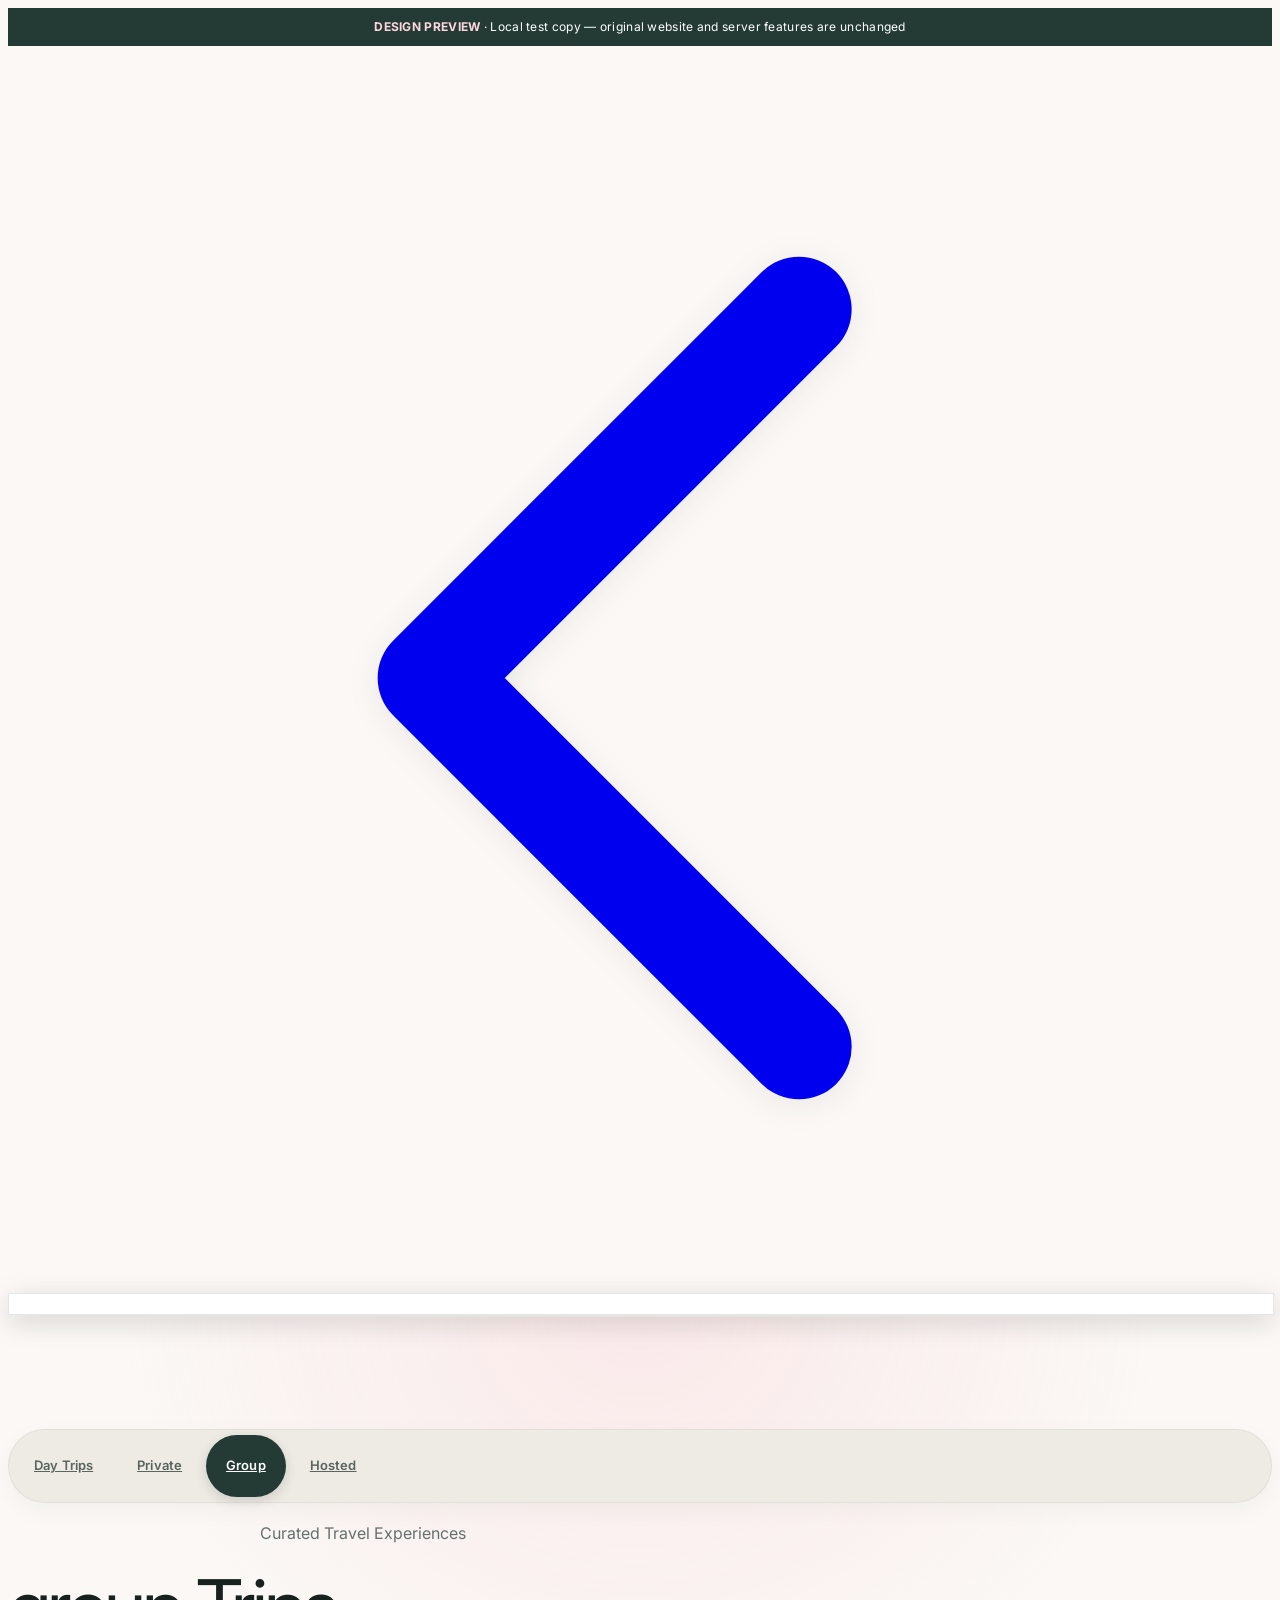
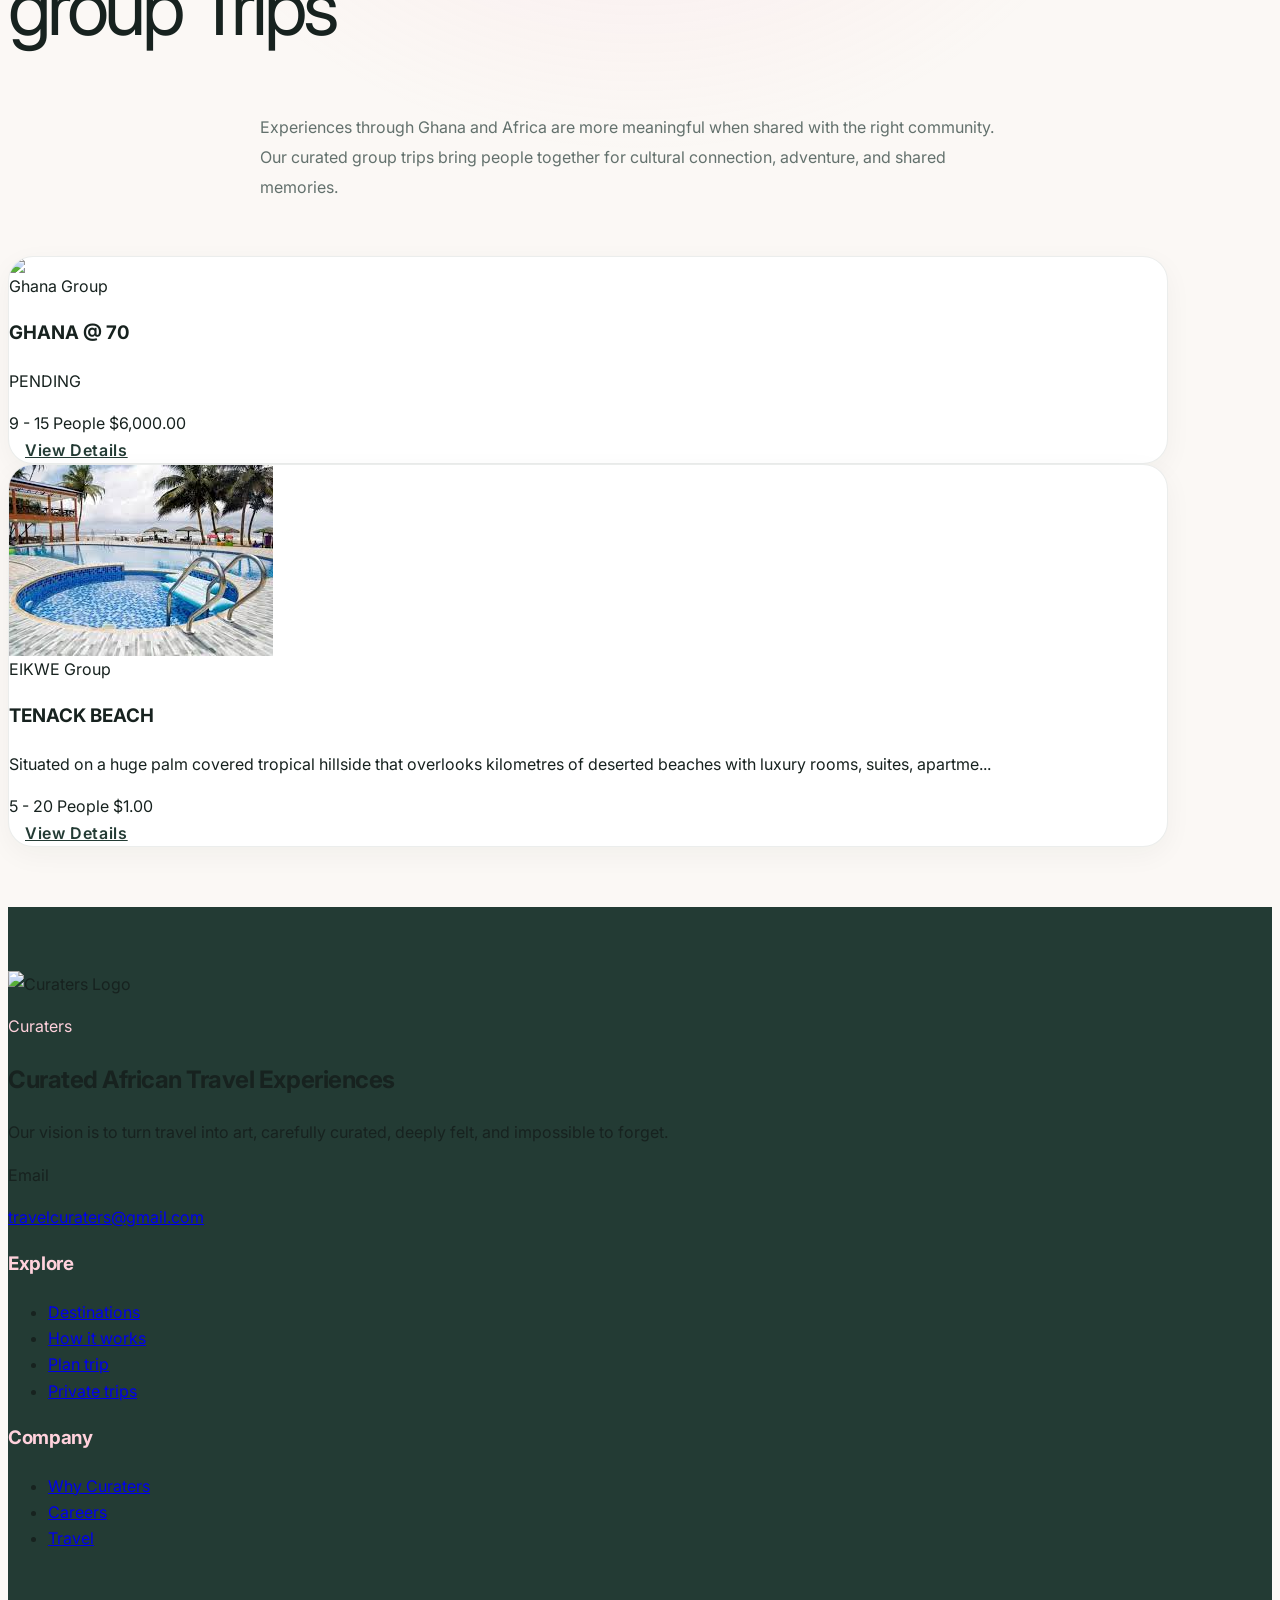
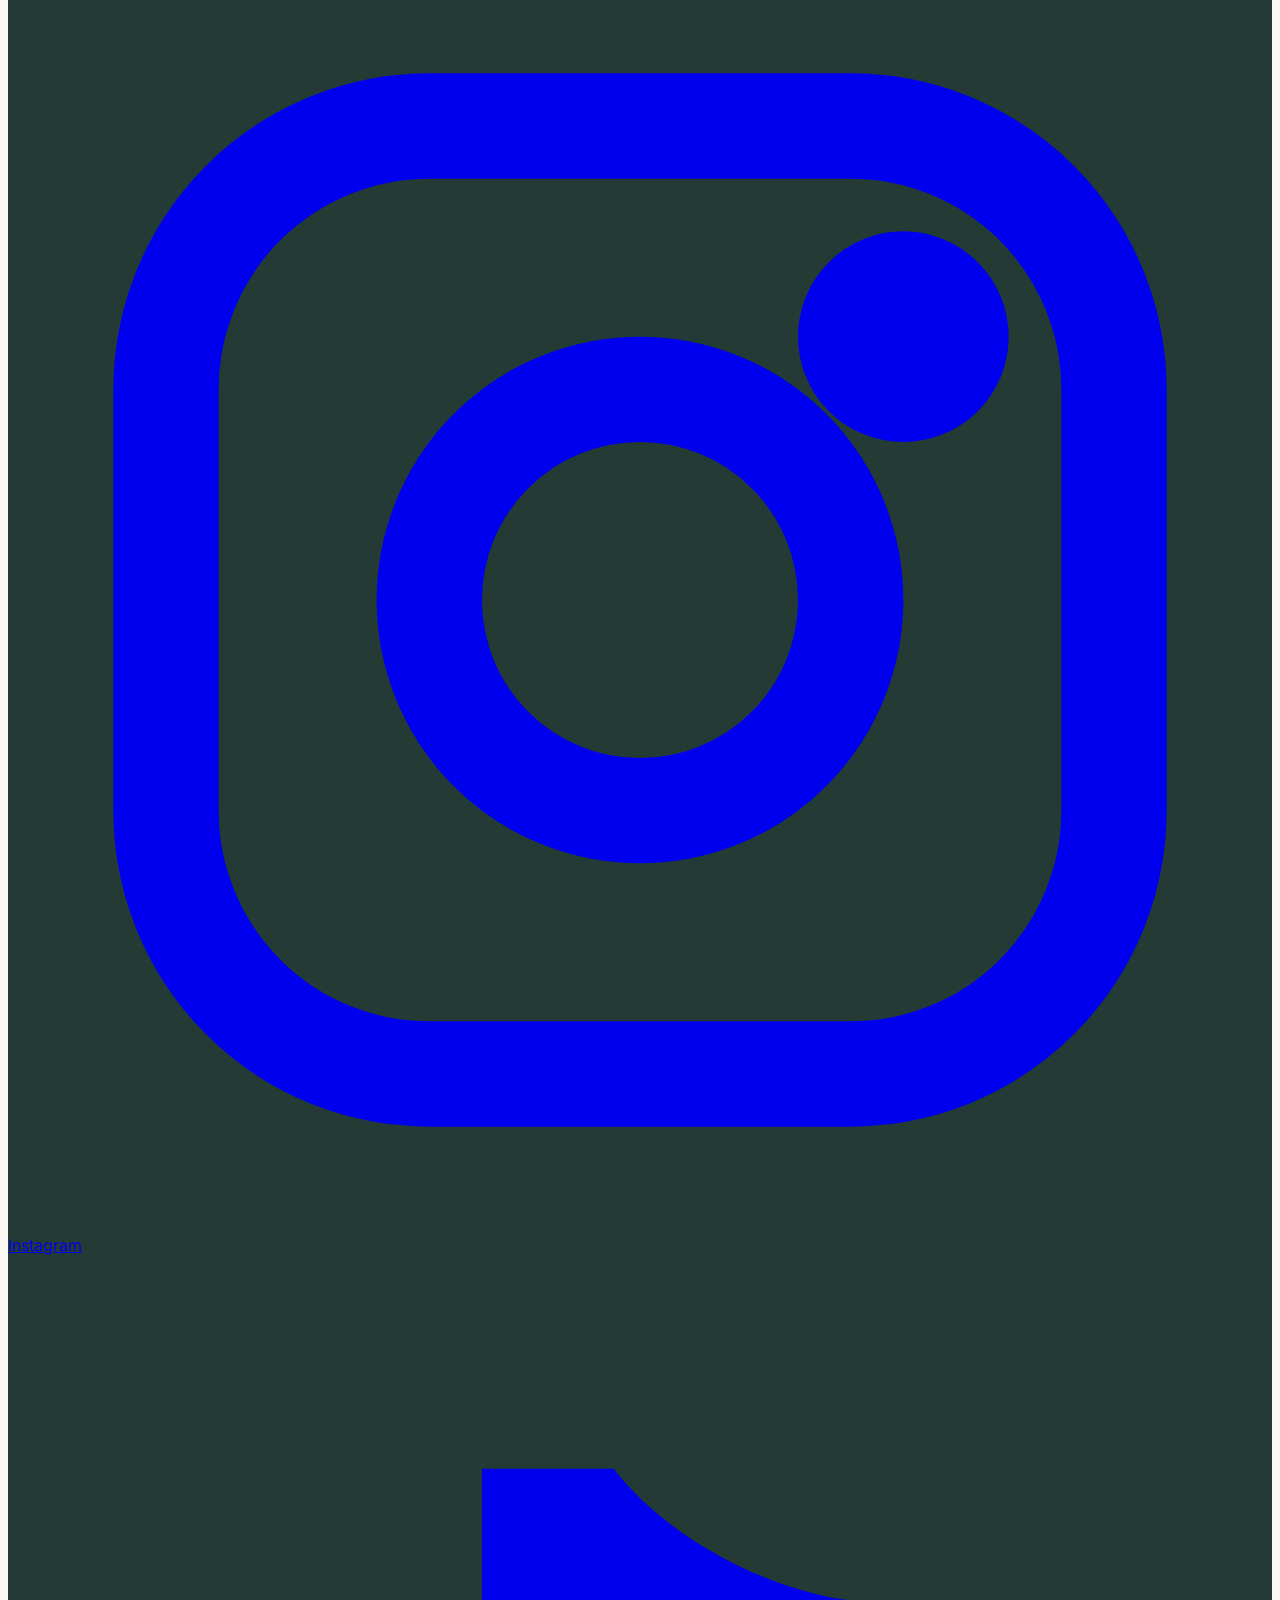
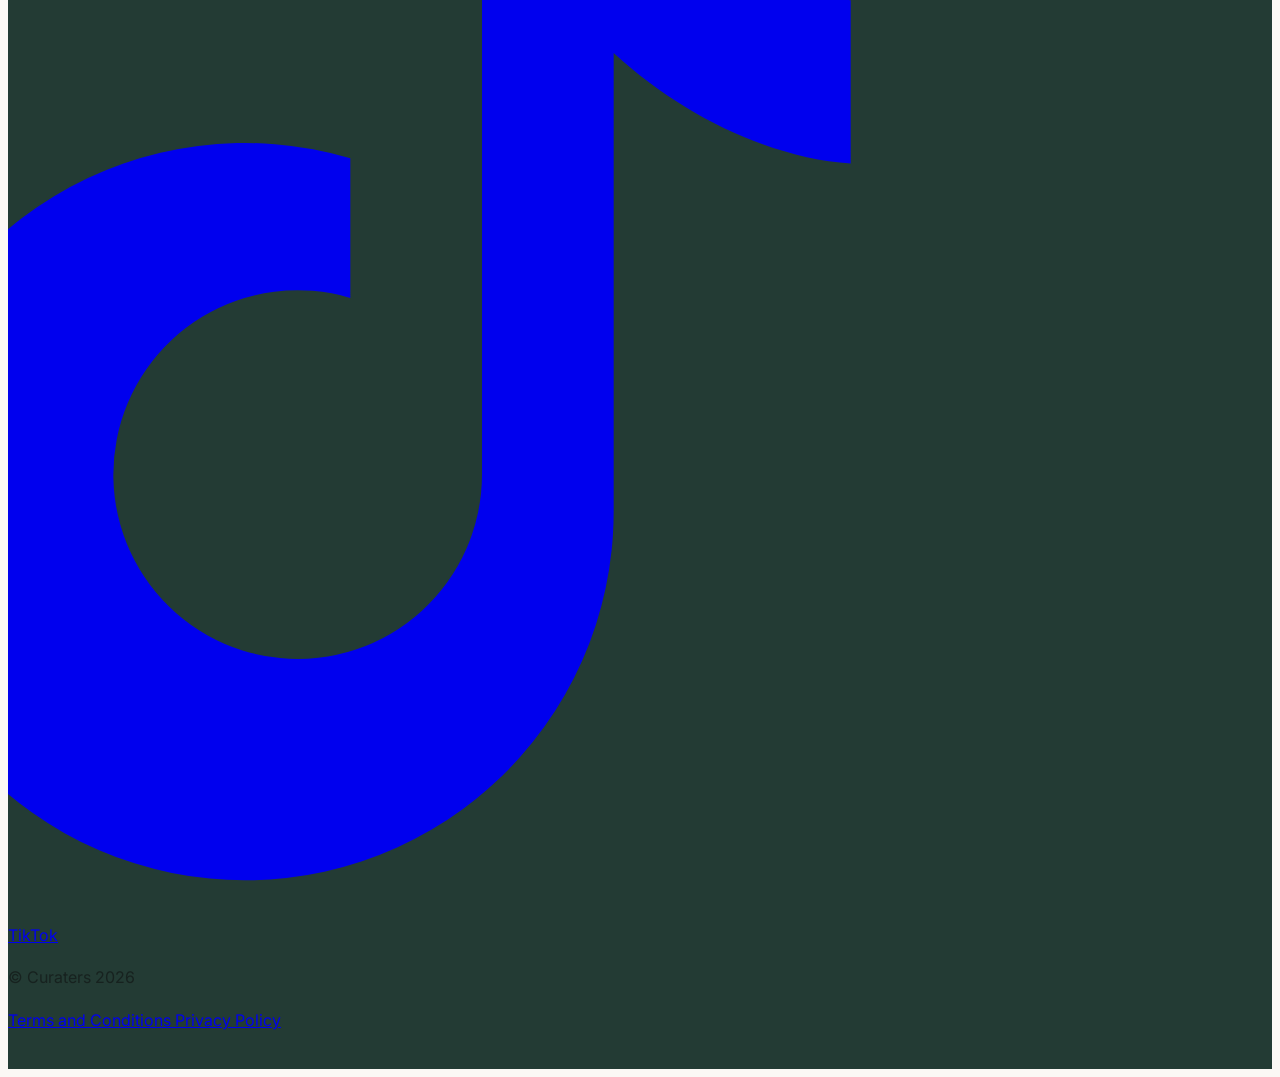
==== group-trips.html @ 2ed1cbc6 "Add files via upload" ====
<head>
<meta charset="UTF-8">

<meta name="viewport" content="width=device-width, initial-scale=1.0">
<!-- SweetAlert2 -->
<script src="https://cdn.jsdelivr.net/npm/sweetalert2@11"></script>
<script src="https://cdn.tailwindcss.com"></script>

<link href="https://fonts.googleapis.com/css2?family=Inter:wght@300;400;500&display=swap" rel="stylesheet">

<style>
body {
    font-family: 'Inter', sans-serif;
}
</style>
<link rel="stylesheet" href="curaters-preview.css">
</head>
<!DOCTYPE html>
<html lang="en">

<head>

    <meta charset="UTF-8">
    <meta name="viewport" content="width=device-width, initial-scale=1.0">

    <title>Group Trips</title>

    <link rel="icon" href="assets/images/logo.png">

    <script src="https://cdn.tailwindcss.com"></script>

    <style>

        body{
            font-family: Inter, sans-serif;
            background: #ffffff;
            overflow-x: hidden;
        }

        .trip-card{
            opacity: 0;
            transform: translateY(40px) scale(.98);
            transition: all .6s ease;
        }

        .trip-card.show{
            opacity: 1;
            transform: translateY(0) scale(1);
        }

        .glass-card{
            backdrop-filter: blur(16px);
            background: rgba(255,255,255,.75);
        }

    </style>

</head>

<body>
<div class="cur-preview-note"><strong>DESIGN PREVIEW</strong> · Local test copy — original website and server features are unchanged</div>


<!-- =========================================================
     BACK BUTTON
========================================================= -->
<div class="fixed top-5 left-1/2 -translate-x-1/2 z-50">

    <a href="index.html"
       class="w-11 h-11 rounded-full bg-white shadow-lg border flex items-center justify-center hover:scale-110 transition duration-300">

        <svg xmlns="http://www.w3.org/2000/svg"
             class="w-5 h-5 text-black"
             fill="none"
             viewBox="0 0 24 24"
             stroke="currentColor"
             stroke-width="2">

            <path stroke-linecap="round"
                  stroke-linejoin="round"
                  d="M15 19l-7-7 7-7" />

        </svg>

    </a>

</div>


<!-- =========================================================
     HERO SECTION
========================================================= -->
<section class="pt-28 pb-10 px-6 text-center">

    
<div class="flex justify-center mt-6 pb-10 px-4">
    <div class="bg-gray-100 p-1 rounded-2xl flex flex-wrap sm:flex-nowrap shadow-sm gap-1 w-full sm:w-auto overflow-x-auto scrollbar-hide">

        <!-- Day Trips -->
        <a href="index.html"
           class="flex-1 sm:flex-none text-center whitespace-nowrap px-4 sm:px-5 py-2 text-sm font-medium rounded-full transition duration-200
           text-gray-600 hover:text-black hover:bg-white">
            Day Trips
        </a>

        <!-- Private -->
        <a href="private.html"
           class="flex-1 sm:flex-none text-center whitespace-nowrap px-4 sm:px-5 py-2 text-sm font-medium rounded-full transition duration-200
           text-gray-600 hover:text-black hover:bg-white">
            Private
        </a>

        <!-- Group -->
        <a href="group-trips.html"
           class="flex-1 sm:flex-none text-center whitespace-nowrap px-4 sm:px-5 py-2 text-sm font-medium rounded-full transition duration-200
           bg-black text-white">
            Group
        </a>

        <!-- Hosted -->
        <a href="hosted-trips.html"
           class="flex-1 sm:flex-none text-center whitespace-nowrap px-4 sm:px-5 py-2 text-sm font-medium rounded-full transition duration-200
           text-gray-600 hover:text-black hover:bg-white">
            Hosted
        </a>

    </div>
</div>
    <div class="max-w-4xl mx-auto mt-8">

        <p class="uppercase tracking-[4px] text-xs text-gray-400">
            Curated Travel Experiences
        </p>

        <h1 class="text-5xl md:text-6xl font-light mt-4 capitalize">
            group Trips
        </h1>

        <p class="mt-6 text-gray-600 leading-8 max-w-3xl mx-auto text-sm md:text-base">
            Experiences through Ghana and Africa are more meaningful when shared with the right community. Our curated group trips bring people together for cultural connection, adventure, and shared memories.        </p>

    </div>

</section>


<!-- =========================================================
     PRIVATE ACCESS SECTION
========================================================= -->


<!-- =========================================================
     TRIPS GRID
========================================================= -->

<section class="px-6 mb-16">

    <div class="max-w-7xl mx-auto">

        
        <div class="grid md:grid-cols-2 lg:grid-cols-3 gap-8">

            
            
            <!-- CARD -->
            <div class="trip-card bg-white border border-gray-100 rounded-[30px] overflow-hidden shadow-sm hover:shadow-xl transition duration-500 flex flex-col">

                <!-- IMAGE -->
                <div class="h-72 bg-gray-100 overflow-hidden">

                    
                        <img
                            src="[data-uri]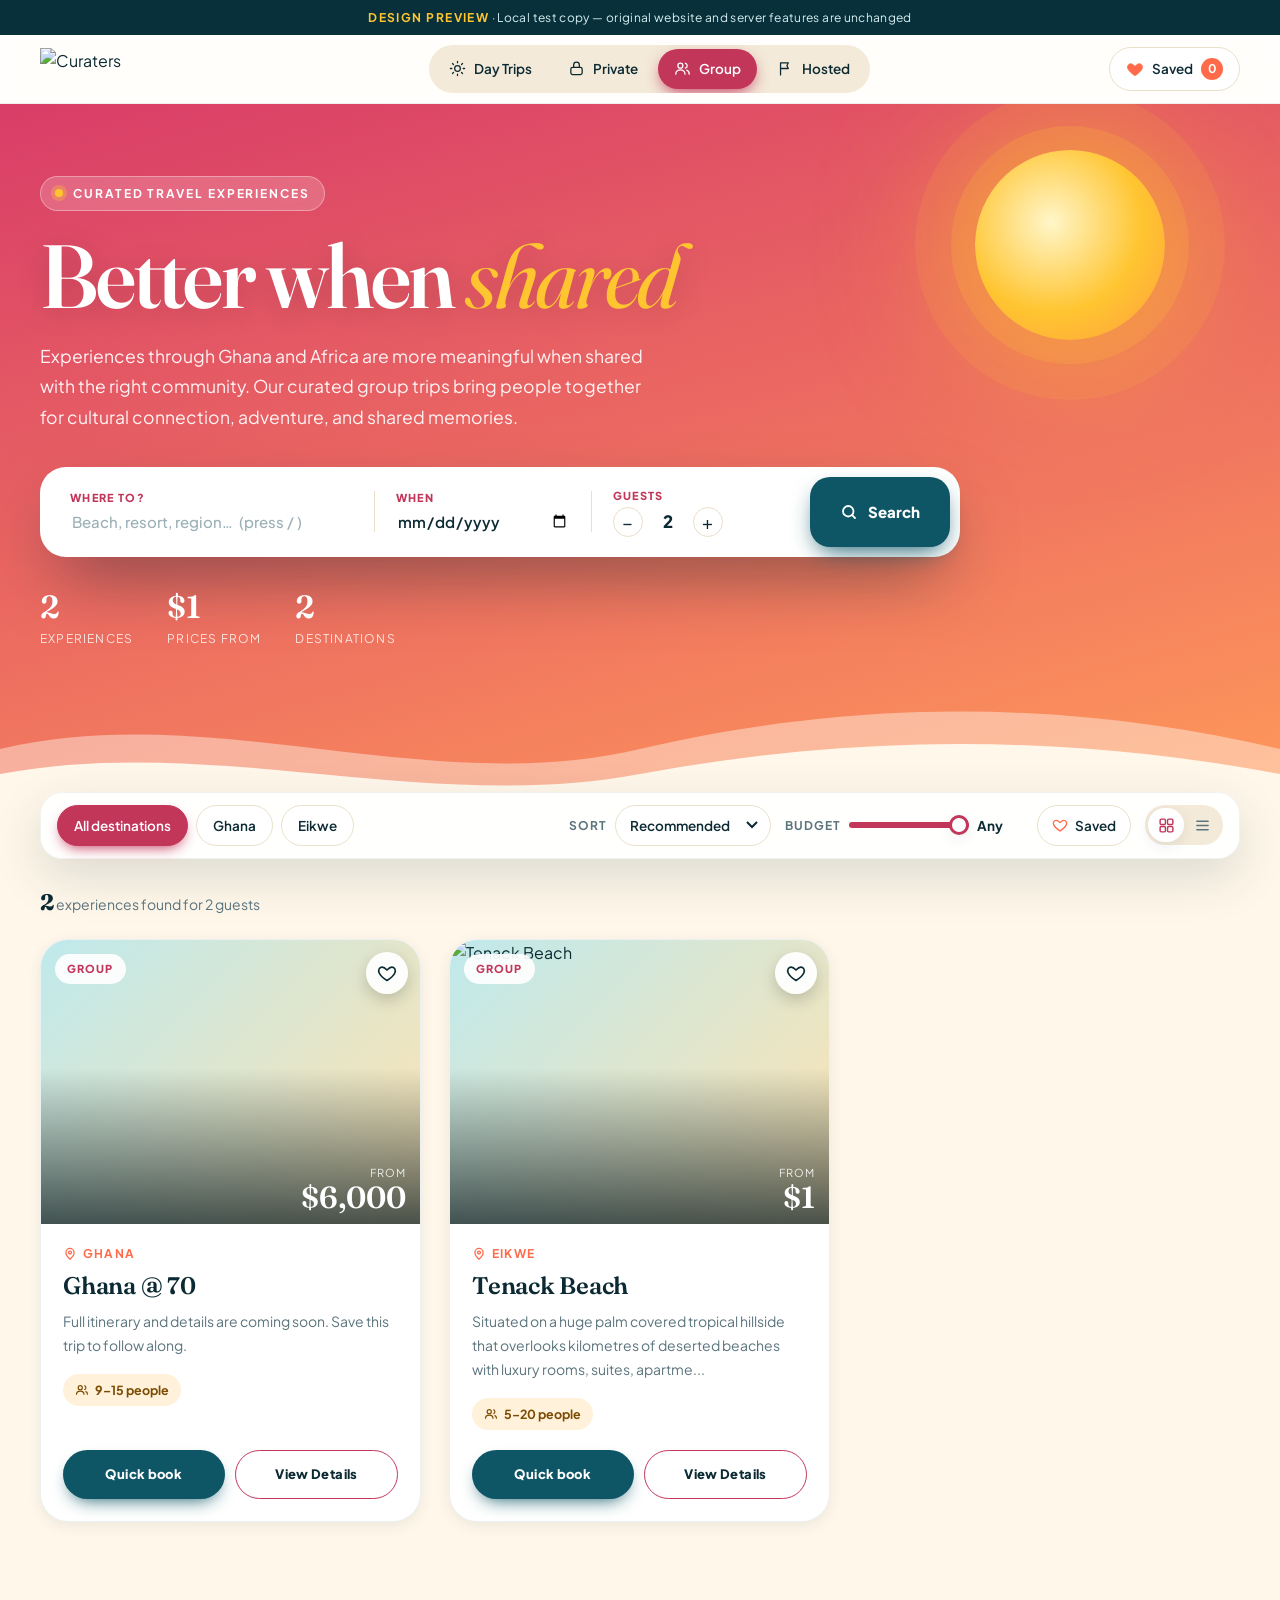
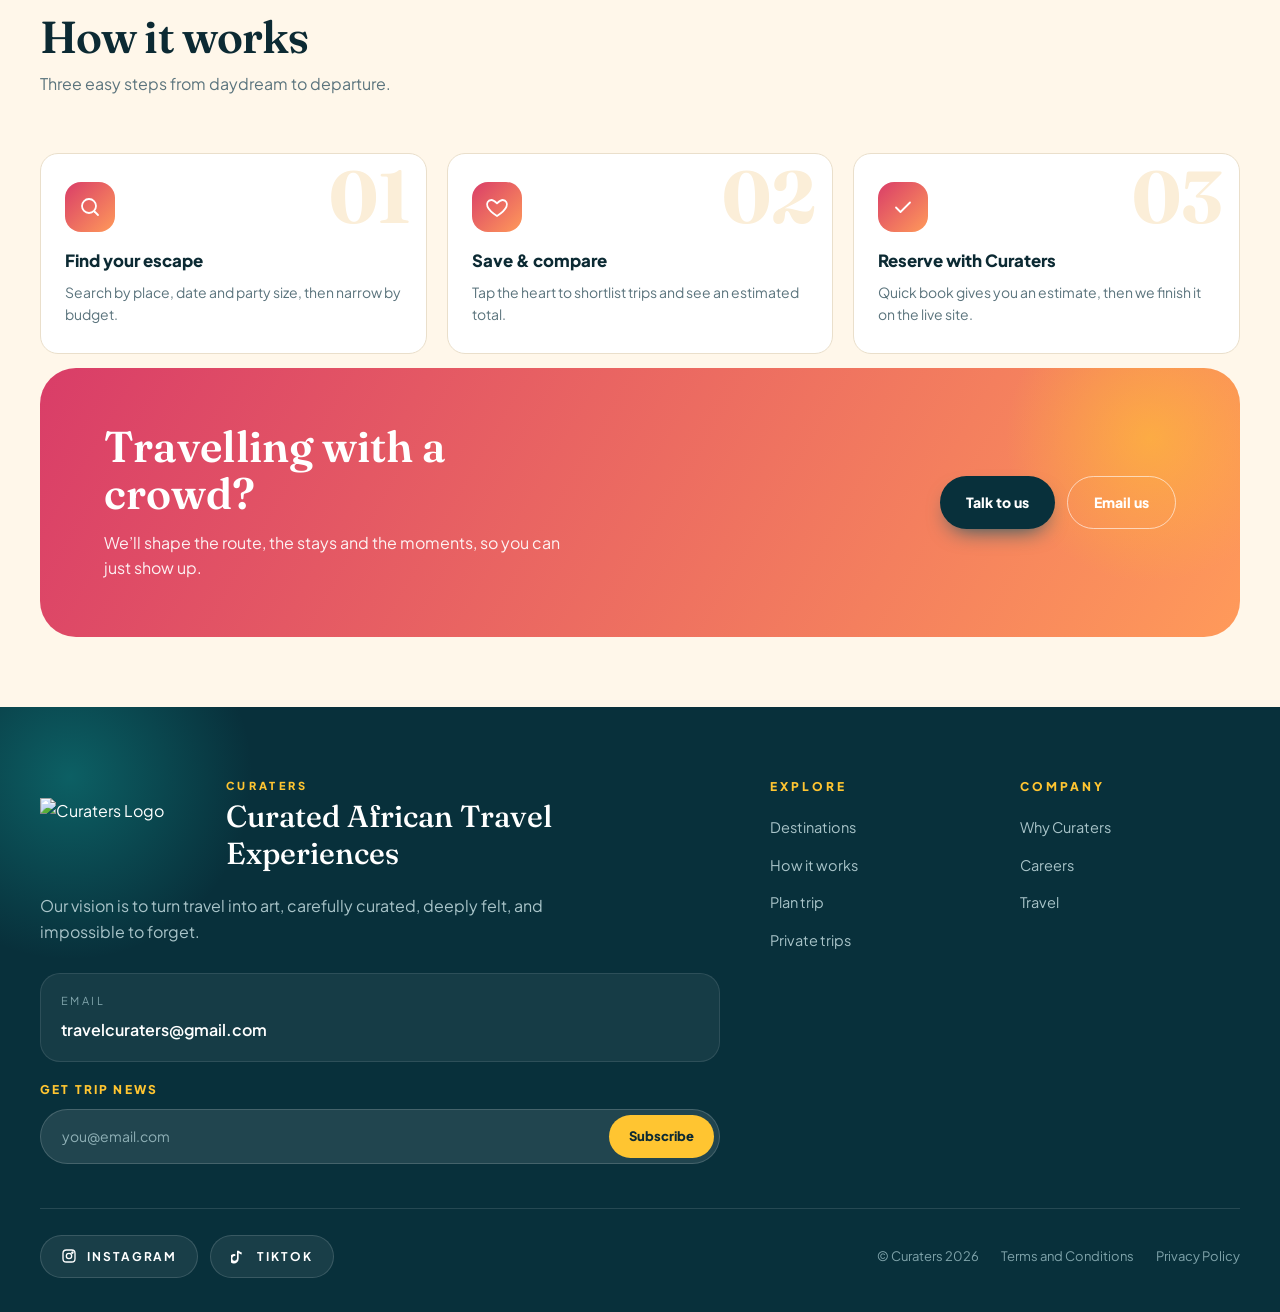
